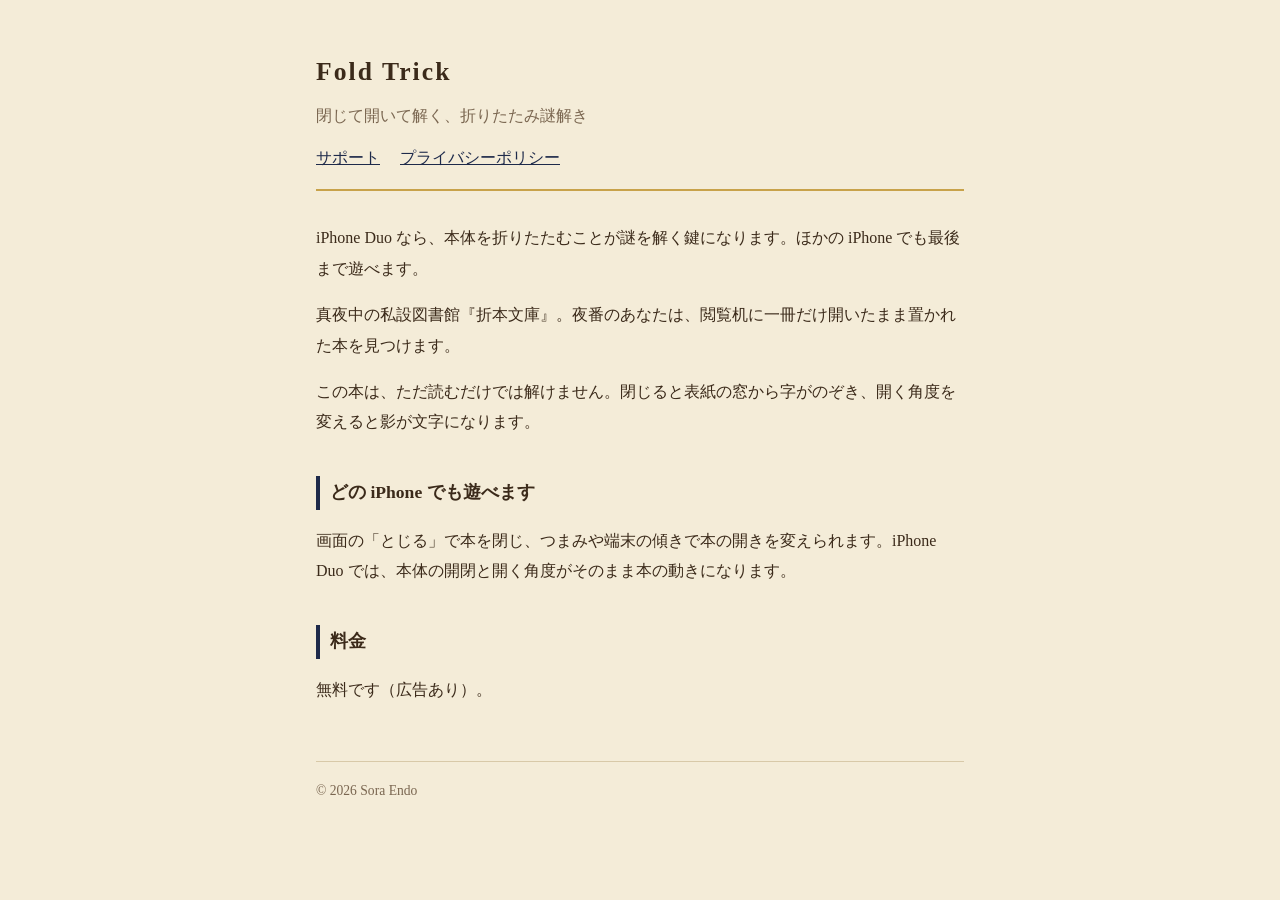
==== index.html @ 76c3cb95 "Fold Trick の公開用ページ（サポート・プライバシーポリシー・app-ads.txt）" ====
<!doctype html>
<html lang="ja">
<head>
<meta charset="utf-8">
<meta name="viewport" content="width=device-width, initial-scale=1">
<title>Fold Trick</title>
<meta name="description" content="本を閉じて解く、ふしぎな謎解き。iPhone 向けの短編の謎解きアプリです。">
<link rel="stylesheet" href="style.css">
</head>
<body>
<main>
  <header>
    <h1>Fold Trick</h1>
    <p class="sub">閉じて開いて解く、折りたたみ謎解き</p>
    <nav>
      <a href="support.html">サポート</a>
      <a href="privacy.html">プライバシーポリシー</a>
    </nav>
  </header>

  <p>iPhone Duo なら、本体を折りたたむことが謎を解く鍵になります。ほかの iPhone でも最後まで遊べます。</p>

  <p>真夜中の私設図書館『折本文庫』。夜番のあなたは、閲覧机に一冊だけ開いたまま置かれた本を見つけます。</p>
  <p>この本は、ただ読むだけでは解けません。閉じると表紙の窓から字がのぞき、開く角度を変えると影が文字になります。</p>

  <h2>どの iPhone でも遊べます</h2>
  <p>画面の「とじる」で本を閉じ、つまみや端末の傾きで本の開きを変えられます。iPhone Duo では、本体の開閉と開く角度がそのまま本の動きになります。</p>

  <h2>料金</h2>
  <p>無料です（広告あり）。</p>

  <footer>© 2026 Sora Endo</footer>
</main>
</body>
</html>
---- style.css ----
:root {
  --paper: #f4ecd8;
  --ink: #3b2a1a;
  --muted: #7a6650;
  --rule: #d8c9a8;
  --accent: #1e2a4a;
  --gold: #c8a24a;
}
@media (prefers-color-scheme: dark) {
  :root {
    --paper: #1e1a16;
    --ink: #eadfc8;
    --muted: #b3a284;
    --rule: #4a3f33;
    --accent: #c8a24a;
    --gold: #c8a24a;
  }
}
* { box-sizing: border-box; }
body {
  margin: 0;
  background: var(--paper);
  color: var(--ink);
  font-family: "Hiragino Mincho ProN", "Yu Mincho", "Noto Serif JP", serif;
  line-height: 1.9;
}
main { max-width: 680px; margin: 0 auto; padding: 48px 16px 80px; }
header { border-bottom: 2px solid var(--gold); padding-bottom: 16px; margin-bottom: 32px; }
h1 { font-size: 1.6rem; margin: 0; letter-spacing: 0.08em; }
.sub { color: var(--muted); margin: 4px 0 0; }
h2 { font-size: 1.1rem; margin: 2.2em 0 0.6em; padding-left: 10px; border-left: 4px solid var(--accent); }
a { color: var(--accent); }
ul { padding-left: 1.2em; }
dt { font-weight: bold; margin-top: 1.2em; }
dd { margin: 0.2em 0 0; }
dd p { margin: 0 0 0.4em; }
dd ul { margin: 0 0 0.4em; }
nav { display: flex; gap: 20px; flex-wrap: wrap; margin-top: 12px; }
footer { margin-top: 56px; padding-top: 16px; border-top: 1px solid var(--rule); color: var(--muted); font-size: 0.85rem; }
.placeholder { background: #f6d860; color: #3b2a1a; padding: 0 4px; }
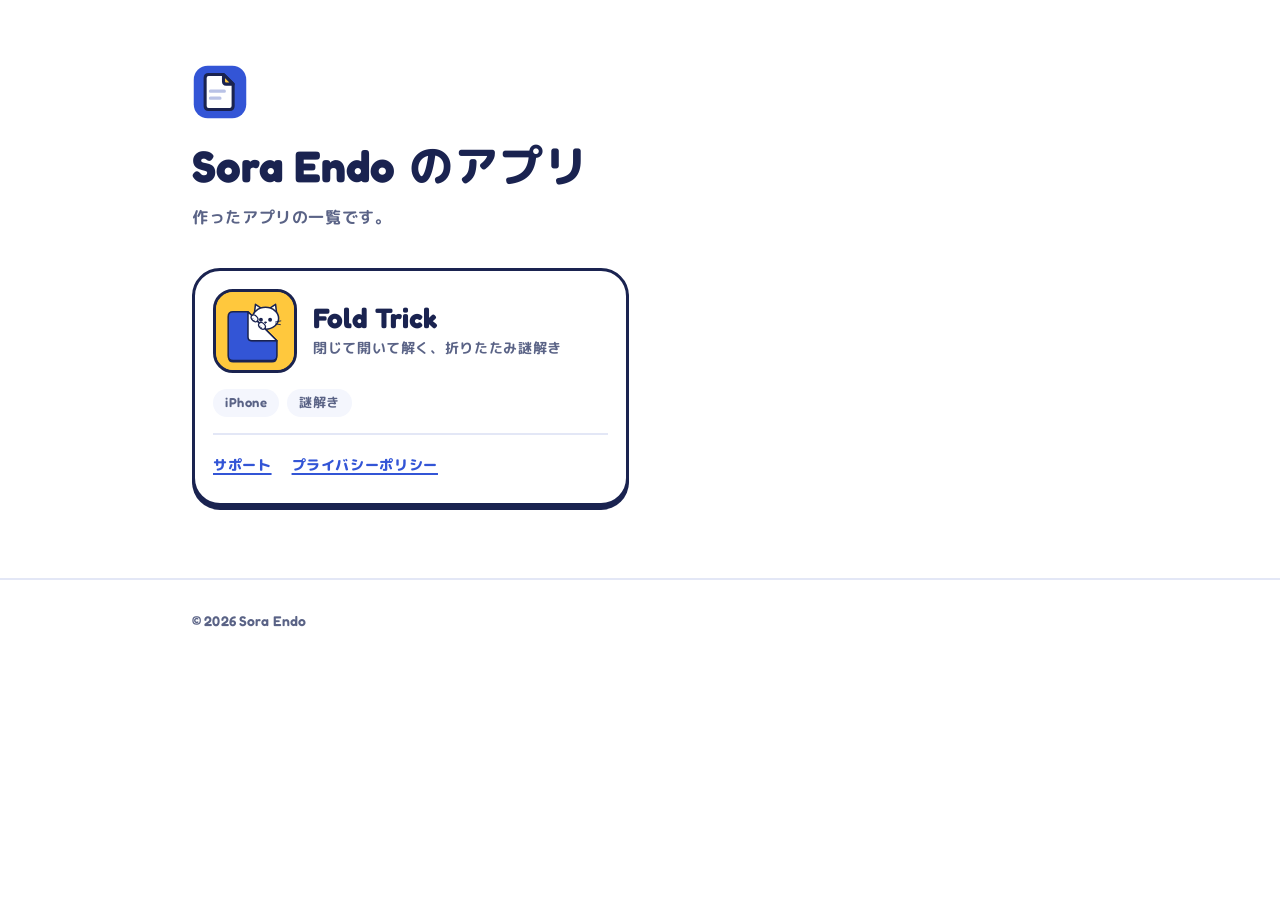
==== commit b3548803: "作り手のアプリ一覧に。Fold Trick のページは /foldtrick/ へ（今の URL は転送）" ====
--- a/index.html
+++ b/index.html
@@ -2,34 +2,64 @@
 <html lang="ja">
 <head>
 <meta charset="utf-8">
-<meta name="viewport" content="width=device-width, initial-scale=1">
-<title>Fold Trick</title>
-<meta name="description" content="本を閉じて解く、ふしぎな謎解き。iPhone 向けの短編の謎解きアプリです。">
+<meta name="viewport" content="width=device-width, initial-scale=1, viewport-fit=cover">
+<title>Sora Endo のアプリ</title>
+<meta name="description" content="Sora Endo が作ったアプリの一覧です。">
+<link rel="canonical" href="https://sora-endo-0912.github.io/">
+<meta property="og:type" content="website">
+<meta property="og:site_name" content="Sora Endo のアプリ">
+<meta property="og:title" content="Sora Endo のアプリ">
+<meta property="og:description" content="Sora Endo が作ったアプリの一覧です。">
+<meta property="og:url" content="https://sora-endo-0912.github.io/">
+<meta property="og:locale" content="ja_JP">
+<meta name="twitter:card" content="summary">
+<meta name="color-scheme" content="light dark">
+<meta name="theme-color" content="#FFFFFF" media="(prefers-color-scheme: light)">
+<meta name="theme-color" content="#0E1226" media="(prefers-color-scheme: dark)">
+<link rel="icon" href="favicon.svg" type="image/svg+xml">
+<link rel="preconnect" href="https://fonts.googleapis.com">
+<link rel="preconnect" href="https://fonts.gstatic.com" crossorigin>
+<link rel="stylesheet" href="https://fonts.googleapis.com/css2?family=Fredoka:wght@600;700&amp;family=M+PLUS+Rounded+1c:wght@700;800&amp;display=swap">
 <link rel="stylesheet" href="style.css">
 </head>
 <body>
-<main>
-  <header>
-    <h1>Fold Trick</h1>
-    <p class="sub">閉じて開いて解く、折りたたみ謎解き</p>
-    <nav>
-      <a href="support.html">サポート</a>
-      <a href="privacy.html">プライバシーポリシー</a>
-    </nav>
-  </header>
+<main class="wrap">
+  <div class="intro">
+    <img class="intro__mark" src="favicon.svg" width="64" height="64" alt="">
+    <h1><span class="en">Sora Endo</span> のアプリ</h1>
+    <p>作ったアプリの一覧です。</p>
+  </div>
 
-  <p>iPhone Duo なら、本体を折りたたむことが謎を解く鍵になります。ほかの iPhone でも最後まで遊べます。</p>
+  <!--
+    アプリを足すとき:
+    1. アプリごとにリポジトリを分け、https://sora-endo-0912.github.io/<リポジトリ名>/ で公開する（例: foldtrick）。
+    2. 下の <li class="app"> を 1 つ写し、名前・サブタイトル・タグ・3 つのリンク・アイコン（img/<名前>-icon.svg）を替える。
+       サポートとプライバシーポリシーのリンクの <span class="vh">Fold Trick の</span> も、そのアプリの名前に替える
+       （読み上げのリンクの一覧で、どのアプリのサポートかを聞き分けられるように）。
+    3. 新しい順に上へ並べる。
+    app-ads.txt はこのリポジトリのルートに 1 つだけ置く（AdMob はここを見に来る）。同じ AdMob のアカウントのアプリなら、
+    行は足さなくてよい（運営者 ID の 1 行が全部のアプリに効く）。別の広告網や別のアカウントを使うときだけ行を足す。
+  -->
+  <ul class="apps">
+    <li class="app">
+      <div class="app__top">
+        <div class="app__icon"><img src="img/foldtrick-icon.svg" width="84" height="84" alt=""></div>
+        <div class="app__title">
+          <h2 class="app__name"><a class="app__link" href="foldtrick/">Fold Trick</a></h2>
+          <p class="app__sub"><span class="nb">閉じて開いて解く、</span><span class="nb">折りたたみ謎解き</span></p>
+        </div>
+      </div>
+      <p class="app__tags"><span class="en">iPhone</span><span>謎解き</span></p>
+      <p class="app__more">
+        <a href="foldtrick/support.html"><span class="vh">Fold Trick の</span>サポート</a>
+        <a href="foldtrick/privacy.html"><span class="vh">Fold Trick の</span>プライバシーポリシー</a>
+      </p>
+    </li>
+  </ul>
+</main>
 
-  <p>真夜中の私設図書館『折本文庫』。夜番のあなたは、閲覧机に一冊だけ開いたまま置かれた本を見つけます。</p>
-  <p>この本は、ただ読むだけでは解けません。閉じると表紙の窓から字がのぞき、開く角度を変えると影が文字になります。</p>
-
-  <h2>どの iPhone でも遊べます</h2>
-  <p>画面の「とじる」で本を閉じ、つまみや端末の傾きで本の開きを変えられます。iPhone Duo では、本体の開閉と開く角度がそのまま本の動きになります。</p>
-
-  <h2>料金</h2>
-  <p>無料です（広告あり）。</p>
-
-  <footer>© 2026 Sora Endo</footer>
-</main>
+<footer class="foot">
+  <div class="wrap"><p class="en">© 2026 Sora Endo</p></div>
+</footer>
 </body>
 </html>
--- a/style.css
+++ b/style.css
@@ -1,40 +1,199 @@
+/* Sora Endo のアプリ一覧（https://sora-endo-0912.github.io/）
+   色・ふち・影は Fold Trick の方向 2 と同じ値。アプリが増えても、作り手のページはこの 1 組で組む。 */
+
 :root {
-  --paper: #f4ecd8;
-  --ink: #3b2a1a;
-  --muted: #7a6650;
-  --rule: #d8c9a8;
-  --accent: #1e2a4a;
-  --gold: #c8a24a;
+  color-scheme: light dark;
+  --ground: #FFFFFF;
+  --surface: #FFFFFF;
+  --tint: #F4F6FD;
+  --line: #1A2350;
+  --locked-line: #7A84AB;
+  --track: #E3E7F6;
+  --label: #1A2350;
+  --sub: #5A6386;
+  --primary: #3355D6;
+  --primary-pressed: #2443B8;
+  --on-primary: #FFFFFF;
+  --primary-text: #3355D6;
+  --primary-text-hover: #2443B8;
+  --accent: #FFC83D;
+  --on-accent: #1A2350;
+
+  --font-ja: "M PLUS Rounded 1c", "Hiragino Maru Gothic ProN", "Zen Maru Gothic", "BIZ UDPGothic", "Hiragino Sans", "Yu Gothic", Meiryo, sans-serif;
+  --font-en: "Fredoka", "M PLUS Rounded 1c", "Hiragino Maru Gothic ProN", "Arial Rounded MT Bold", sans-serif;
+
+  --border: 3px;
+  --shadow: 0 4px 0 var(--line);
+  --gutter: 16px;
 }
+
 @media (prefers-color-scheme: dark) {
   :root {
-    --paper: #1e1a16;
-    --ink: #eadfc8;
-    --muted: #b3a284;
-    --rule: #4a3f33;
-    --accent: #c8a24a;
-    --gold: #c8a24a;
+    --ground: #0E1226;
+    --surface: #1A2148;
+    --tint: #141A3A;
+    --line: #6670AD;
+    --locked-line: #5B66A0;
+    --track: #2A3160;
+    --label: #F4F6FD;
+    --sub: #A3ABD0;
+    --primary-text: #7D95FF;
+    --primary-text-hover: #A9B9FF;
   }
 }
-* { box-sizing: border-box; }
+
+*, *::before, *::after { box-sizing: border-box; }
+html { -webkit-text-size-adjust: 100%; text-size-adjust: 100%; }
+
 body {
   margin: 0;
-  background: var(--paper);
-  color: var(--ink);
-  font-family: "Hiragino Mincho ProN", "Yu Mincho", "Noto Serif JP", serif;
-  line-height: 1.9;
+  background: var(--ground);
+  color: var(--label);
+  font-family: var(--font-ja);
+  font-weight: 700;
+  font-size: 16px;
+  line-height: 1.8;
+  letter-spacing: 0.04em;
+  overflow-wrap: anywhere;
+  -webkit-font-smoothing: antialiased;
 }
-main { max-width: 680px; margin: 0 auto; padding: 48px 16px 80px; }
-header { border-bottom: 2px solid var(--gold); padding-bottom: 16px; margin-bottom: 32px; }
-h1 { font-size: 1.6rem; margin: 0; letter-spacing: 0.08em; }
-.sub { color: var(--muted); margin: 4px 0 0; }
-h2 { font-size: 1.1rem; margin: 2.2em 0 0.6em; padding-left: 10px; border-left: 4px solid var(--accent); }
-a { color: var(--accent); }
-ul { padding-left: 1.2em; }
-dt { font-weight: bold; margin-top: 1.2em; }
-dd { margin: 0.2em 0 0; }
-dd p { margin: 0 0 0.4em; }
-dd ul { margin: 0 0 0.4em; }
-nav { display: flex; gap: 20px; flex-wrap: wrap; margin-top: 12px; }
-footer { margin-top: 56px; padding-top: 16px; border-top: 1px solid var(--rule); color: var(--muted); font-size: 0.85rem; }
-.placeholder { background: #f6d860; color: #3b2a1a; padding: 0 4px; }
+
+img, svg { display: block; max-width: 100%; }
+p { margin: 0; }
+a { color: var(--primary-text); text-underline-offset: 0.2em; text-decoration-thickness: 2px; }
+a:hover { color: var(--primary-text-hover); }
+:focus-visible { outline: 3px solid var(--primary-text); outline-offset: 3px; border-radius: 6px; }
+.nb { display: inline-block; }
+.vh {
+  position: absolute !important;
+  width: 1px; height: 1px;
+  margin: -1px; padding: 0;
+  overflow: hidden;
+  clip-path: inset(50%);
+  white-space: nowrap;
+  border: 0;
+}
+.en { font-family: var(--font-en); font-weight: 600; letter-spacing: 0.01em; }
+
+.wrap { width: 100%; max-width: 960px; margin: 0 auto; padding: 0 var(--gutter); }
+
+/* 頭（作り手の印と見出し。名前は h1 の 1 か所だけに出す） */
+.intro { padding: 40px 0 8px; }
+.intro__mark { width: 56px; height: 56px; margin-bottom: 18px; }
+.intro h1 {
+  margin: 0;
+  font-size: clamp(28px, 7.4vw, 44px);
+  font-weight: 800;
+  line-height: 1.25;
+  letter-spacing: 0.02em;
+}
+.intro h1 .en { font-weight: 700; letter-spacing: 0; }
+.intro p { margin-top: 10px; color: var(--sub); font-size: 16px; }
+
+/* アプリのカード。1 つのアプリ = <li class="app"> 1 つ（下の HTML のコメントの手順で足す） */
+.apps {
+  margin: 28px 0 0;
+  padding: 0;
+  list-style: none;
+  display: grid;
+  gap: 22px;
+}
+.app {
+  position: relative;
+  display: grid;
+  gap: 16px;
+  padding: 18px 18px 16px;
+  border: var(--border) solid var(--line);
+  border-radius: 28px;
+  background: var(--surface);
+  box-shadow: var(--shadow);
+  transition: transform 0.08s ease, box-shadow 0.08s ease;
+}
+.app:hover { background: var(--tint); }
+.app:has(.app__link:active) { transform: translateY(4px); box-shadow: 0 0 0 var(--line); }
+.app__top { display: flex; align-items: center; gap: 16px; }
+.app__icon {
+  width: 84px;
+  height: 84px;
+  flex-shrink: 0;
+  border-radius: 20px;
+  border: var(--border) solid var(--line);
+  background: var(--accent);
+  overflow: hidden;
+}
+.app__icon img { width: 100%; height: 100%; }
+.app__title { min-width: 0; display: grid; gap: 4px; }
+.app__name { margin: 0; font-family: var(--font-en); font-weight: 700; font-size: 28px; line-height: 1.1; letter-spacing: 0; }
+.app__link { color: var(--label); text-decoration: none; }
+.app__link:hover { color: var(--label); }
+.app__link::after { content: ""; position: absolute; inset: 0; border-radius: 25px; }
+.app__link:focus-visible { outline: none; }
+.app__link:focus-visible::after { outline: 3px solid var(--primary-text); outline-offset: 5px; }
+.app__sub { font-size: 14px; line-height: 1.55; color: var(--sub); }
+.app__tags { display: flex; flex-wrap: wrap; gap: 8px; }
+.app__tags span {
+  display: inline-flex;
+  align-items: center;
+  min-height: 28px;
+  padding: 2px 12px;
+  border-radius: 999px;
+  background: var(--tint);
+  color: var(--sub);
+  font-size: 13px;
+  letter-spacing: 0.04em;
+}
+.app:hover .app__tags span { background: var(--surface); }
+.app__more {
+  position: relative;
+  z-index: 1;
+  display: flex;
+  flex-wrap: wrap;
+  gap: 0 20px;
+  padding-top: 8px;
+  border-top: 2px solid var(--track);
+  font-size: 14px;
+}
+.app__more a { display: inline-flex; align-items: center; min-height: 44px; font-weight: 800; }
+
+.foot {
+  margin-top: 72px;
+  padding: 28px 0 40px;
+  border-top: 2px solid var(--track);
+  color: var(--sub);
+  font-size: 13px;
+}
+.foot .en { font-size: 14px; }
+
+/* 移動のお知らせ（privacy.html・support.html）と、見つからないページ（404.html） */
+.moved { padding-top: 56px; display: grid; gap: 16px; justify-items: start; }
+.moved h1 { margin: 0; font-size: 24px; font-weight: 800; line-height: 1.4; letter-spacing: 0.02em; }
+.btn {
+  display: inline-flex;
+  align-items: center;
+  gap: 10px;
+  min-height: 56px;
+  padding: 10px 22px 10px 18px;
+  border: var(--border) solid var(--line);
+  border-radius: 20px;
+  background: var(--primary);
+  color: var(--on-primary);
+  box-shadow: var(--shadow);
+  font-size: 17px;
+  font-weight: 800;
+  line-height: 1.4;
+  letter-spacing: 0.04em;
+  text-decoration: none;
+}
+.btn:hover { color: var(--on-primary); background: var(--primary-pressed); }
+.btn:active { transform: translateY(4px); box-shadow: 0 0 0 var(--line); }
+.btn svg { width: 20px; height: 20px; flex-shrink: 0; }
+
+@media (min-width: 720px) {
+  :root { --gutter: 32px; }
+  .apps { grid-template-columns: repeat(2, minmax(0, 1fr)); }
+  .intro { padding-top: 64px; }
+}
+
+@media (prefers-reduced-motion: reduce) {
+  *, *::before, *::after { transition: none !important; }
+}
